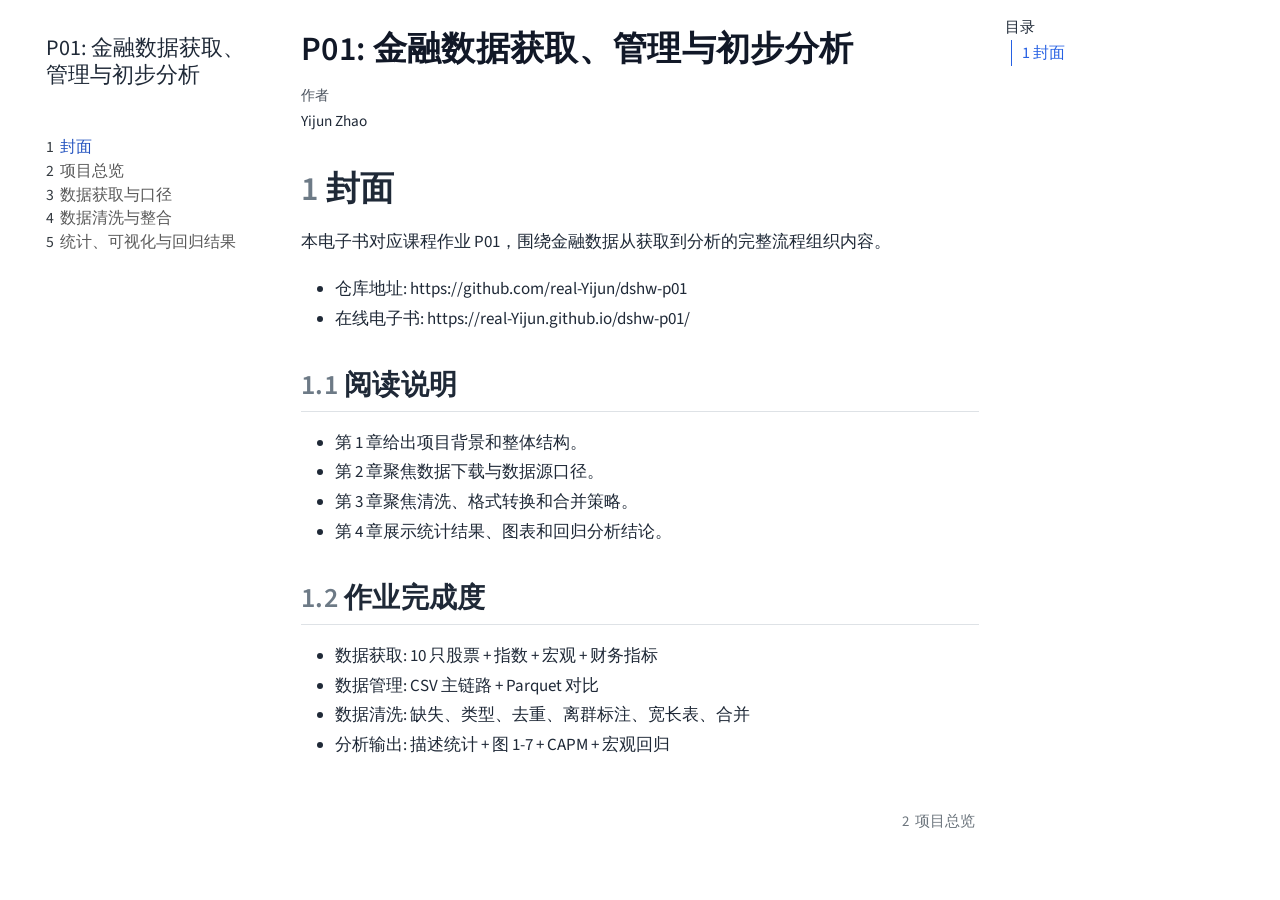
==== docs/index.html @ 4a246908 "fix: make custom scss compatible with quarto 1.9" ====
<!DOCTYPE html>
<html xmlns="http://www.w3.org/1999/xhtml" lang="zh-Hans" xml:lang="zh-Hans"><head>

<meta charset="utf-8">
<meta name="generator" content="quarto-1.9.36">

<meta name="viewport" content="width=device-width, initial-scale=1.0, user-scalable=yes">

<meta name="author" content="Yijun Zhao">

<title>P01: 金融数据获取、管理与初步分析</title>
<style>
/* Default styles provided by pandoc.
** See https://pandoc.org/MANUAL.html#variables-for-html for config info.
*/
code{white-space: pre-wrap;}
span.smallcaps{font-variant: small-caps;}
div.columns{display: flex; gap: min(4vw, 1.5em);}
div.column{flex: auto; overflow-x: auto;}
div.hanging-indent{margin-left: 1.5em; text-indent: -1.5em;}
ul.task-list{list-style: none;}
ul.task-list li input[type="checkbox"] {
  width: 0.8em;
  margin: 0 0.8em 0.2em -1em; /* quarto-specific, see https://github.com/quarto-dev/quarto-cli/issues/4556 */ 
  vertical-align: middle;
}
</style>


<script src="site_libs/quarto-nav/quarto-nav.js"></script>
<script src="site_libs/quarto-nav/headroom.min.js"></script>
<script src="site_libs/clipboard/clipboard.min.js"></script>
<script src="site_libs/quarto-search/autocomplete.umd.js"></script>
<script src="site_libs/quarto-search/fuse.min.js"></script>
<script src="site_libs/quarto-search/quarto-search.js"></script>
<meta name="quarto:offset" content="./">
<link href="./book/01-overview.html" rel="next">
<script src="site_libs/quarto-html/quarto.js" type="module"></script>
<script src="site_libs/quarto-html/tabsets/tabsets.js" type="module"></script>
<script src="site_libs/quarto-html/popper.min.js"></script>
<script src="site_libs/quarto-html/tippy.umd.min.js"></script>
<script src="site_libs/quarto-html/anchor.min.js"></script>
<link href="site_libs/quarto-html/tippy.css" rel="stylesheet">
<link href="site_libs/quarto-html/quarto-syntax-highlighting-845c23b38eaddc0f92fda52bfe77a8c8.css" rel="stylesheet" id="quarto-text-highlighting-styles">
<script src="site_libs/bootstrap/bootstrap.min.js"></script>
<link href="site_libs/bootstrap/bootstrap-icons.css" rel="stylesheet">
<link href="site_libs/bootstrap/bootstrap-aed48c3e7c4aaeac92af8b2b0620a823.min.css" rel="stylesheet" append-hash="true" id="quarto-bootstrap" data-mode="light">
<script id="quarto-search-options" type="application/json">{
  "location": "sidebar",
  "copy-button": false,
  "collapse-after": 3,
  "panel-placement": "start",
  "type": "textbox",
  "limit": 50,
  "keyboard-shortcut": [
    "f",
    "/",
    "s"
  ],
  "show-item-context": false,
  "language": {
    "search-no-results-text": "没有结果",
    "search-matching-documents-text": "匹配的文档",
    "search-copy-link-title": "复制搜索链接",
    "search-hide-matches-text": "隐藏其它匹配结果",
    "search-more-match-text": "更多匹配结果",
    "search-more-matches-text": "更多匹配结果",
    "search-clear-button-title": "清除",
    "search-text-placeholder": "",
    "search-detached-cancel-button-title": "取消",
    "search-submit-button-title": "提交",
    "search-label": "搜索"
  }
}</script>


</head>

<body class="nav-sidebar floating quarto-light">

<div id="quarto-search-results"></div>
  <header id="quarto-header" class="headroom fixed-top">
  <nav class="quarto-secondary-nav">
    <div class="container-fluid d-flex">
      <button type="button" class="quarto-btn-toggle btn" data-bs-toggle="collapse" role="button" data-bs-target=".quarto-sidebar-collapse-item" aria-controls="quarto-sidebar" aria-expanded="false" aria-label="展开或折叠侧边栏导航" onclick="if (window.quartoToggleHeadroom) { window.quartoToggleHeadroom(); }">
        <i class="bi bi-layout-text-sidebar-reverse"></i>
      </button>
        <nav class="quarto-page-breadcrumbs" aria-label="breadcrumb"><ol class="breadcrumb"><li class="breadcrumb-item"><a href="./index.html"><span class="chapter-number">1</span>&nbsp; <span class="chapter-title">封面</span></a></li></ol></nav>
        <a class="flex-grow-1" role="navigation" data-bs-toggle="collapse" data-bs-target=".quarto-sidebar-collapse-item" aria-controls="quarto-sidebar" aria-expanded="false" aria-label="展开或折叠侧边栏导航" onclick="if (window.quartoToggleHeadroom) { window.quartoToggleHeadroom(); }">      
        </a>
      <button type="button" class="btn quarto-search-button" aria-label="搜索" onclick="window.quartoOpenSearch();">
        <i class="bi bi-search"></i>
      </button>
    </div>
  </nav>
</header>
<!-- content -->
<div id="quarto-content" class="quarto-container page-columns page-rows-contents page-layout-article">
<!-- sidebar -->
  <nav id="quarto-sidebar" class="sidebar collapse collapse-horizontal quarto-sidebar-collapse-item sidebar-navigation floating overflow-auto">
    <div class="pt-lg-2 mt-2 text-left sidebar-header">
    <div class="sidebar-title mb-0 py-0">
      <a href="./">P01: 金融数据获取、管理与初步分析</a> 
        <div class="sidebar-tools-main">
    <a href="https://github.com/real-Yijun/dshw-p01" title="源代码" class="quarto-navigation-tool px-1" aria-label="源代码"><i class="bi bi-github"></i></a>
</div>
    </div>
      </div>
        <div class="mt-2 flex-shrink-0 align-items-center">
        <div class="sidebar-search">
        <div id="quarto-search" class="" title="搜索"></div>
        </div>
        </div>
    <div class="sidebar-menu-container"> 
    <ul class="list-unstyled mt-1">
        <li class="sidebar-item">
  <div class="sidebar-item-container"> 
  <a href="./index.html" class="sidebar-item-text sidebar-link active">
 <span class="menu-text"><span class="chapter-number">1</span>&nbsp; <span class="chapter-title">封面</span></span></a>
  </div>
</li>
        <li class="sidebar-item">
  <div class="sidebar-item-container"> 
  <a href="./book/01-overview.html" class="sidebar-item-text sidebar-link">
 <span class="menu-text"><span class="chapter-number">2</span>&nbsp; <span class="chapter-title">项目总览</span></span></a>
  </div>
</li>
        <li class="sidebar-item">
  <div class="sidebar-item-container"> 
  <a href="./book/02-download.html" class="sidebar-item-text sidebar-link">
 <span class="menu-text"><span class="chapter-number">3</span>&nbsp; <span class="chapter-title">数据获取与口径</span></span></a>
  </div>
</li>
        <li class="sidebar-item">
  <div class="sidebar-item-container"> 
  <a href="./book/03-clean.html" class="sidebar-item-text sidebar-link">
 <span class="menu-text"><span class="chapter-number">4</span>&nbsp; <span class="chapter-title">数据清洗与整合</span></span></a>
  </div>
</li>
        <li class="sidebar-item">
  <div class="sidebar-item-container"> 
  <a href="./book/04-analysis.html" class="sidebar-item-text sidebar-link">
 <span class="menu-text"><span class="chapter-number">5</span>&nbsp; <span class="chapter-title">统计、可视化与回归结果</span></span></a>
  </div>
</li>
    </ul>
    </div>
</nav>
<div id="quarto-sidebar-glass" class="quarto-sidebar-collapse-item" data-bs-toggle="collapse" data-bs-target=".quarto-sidebar-collapse-item"></div>
<!-- margin-sidebar -->
    <div id="quarto-margin-sidebar" class="sidebar margin-sidebar">
        <nav id="TOC" role="doc-toc" class="toc-active">
    <h2 id="toc-title">目录</h2>
   
  <ul>
  <li><a href="#封面" id="toc-封面" class="nav-link active" data-scroll-target="#封面"><span class="header-section-number">1</span> 封面</a>
  <ul class="collapse">
  <li><a href="#阅读说明" id="toc-阅读说明" class="nav-link" data-scroll-target="#阅读说明"><span class="header-section-number">1.1</span> 阅读说明</a></li>
  <li><a href="#作业完成度" id="toc-作业完成度" class="nav-link" data-scroll-target="#作业完成度"><span class="header-section-number">1.2</span> 作业完成度</a></li>
  </ul></li>
  </ul>
</nav>
    </div>
<!-- main -->
<main class="content" id="quarto-document-content">

<header id="title-block-header" class="quarto-title-block default">
<div class="quarto-title">
<h1 class="title">P01: 金融数据获取、管理与初步分析</h1>
</div>



<div class="quarto-title-meta">

    <div>
    <div class="quarto-title-meta-heading">作者</div>
    <div class="quarto-title-meta-contents">
             <p>Yijun Zhao </p>
          </div>
  </div>
    
  
    
  </div>
  


</header>


<section id="封面" class="level1" data-number="1">
<h1 data-number="1"><span class="header-section-number">1</span> 封面</h1>
<p>本电子书对应课程作业 P01，围绕金融数据从获取到分析的完整流程组织内容。</p>
<ul>
<li>仓库地址: https://github.com/real-Yijun/dshw-p01</li>
<li>在线电子书: https://real-Yijun.github.io/dshw-p01/</li>
</ul>
<section id="阅读说明" class="level2" data-number="1.1">
<h2 data-number="1.1" class="anchored" data-anchor-id="阅读说明"><span class="header-section-number">1.1</span> 阅读说明</h2>
<ul>
<li>第 1 章给出项目背景和整体结构。</li>
<li>第 2 章聚焦数据下载与数据源口径。</li>
<li>第 3 章聚焦清洗、格式转换和合并策略。</li>
<li>第 4 章展示统计结果、图表和回归分析结论。</li>
</ul>
</section>
<section id="作业完成度" class="level2" data-number="1.2">
<h2 data-number="1.2" class="anchored" data-anchor-id="作业完成度"><span class="header-section-number">1.2</span> 作业完成度</h2>
<ul>
<li>数据获取: 10 只股票 + 指数 + 宏观 + 财务指标</li>
<li>数据管理: CSV 主链路 + Parquet 对比</li>
<li>数据清洗: 缺失、类型、去重、离群标注、宽长表、合并</li>
<li>分析输出: 描述统计 + 图 1-7 + CAPM + 宏观回归</li>
</ul>


</section>
</section>

</main> <!-- /main -->
<script id="quarto-html-after-body" type="application/javascript">
  window.document.addEventListener("DOMContentLoaded", function (event) {
    const icon = "";
    const anchorJS = new window.AnchorJS();
    anchorJS.options = {
      placement: 'right',
      icon: icon
    };
    anchorJS.add('.anchored');
    const isCodeAnnotation = (el) => {
      for (const clz of el.classList) {
        if (clz.startsWith('code-annotation-')) {                     
          return true;
        }
      }
      return false;
    }
    const onCopySuccess = function(e) {
      // button target
      const button = e.trigger;
      // don't keep focus
      button.blur();
      // flash "checked"
      button.classList.add('code-copy-button-checked');
      var currentTitle = button.getAttribute("title");
      button.setAttribute("title", "已复制");
      let tooltip;
      if (window.bootstrap) {
        button.setAttribute("data-bs-toggle", "tooltip");
        button.setAttribute("data-bs-placement", "left");
        button.setAttribute("data-bs-title", "已复制");
        tooltip = new bootstrap.Tooltip(button, 
          { trigger: "manual", 
            customClass: "code-copy-button-tooltip",
            offset: [0, -8]});
        tooltip.show();    
      }
      setTimeout(function() {
        if (tooltip) {
          tooltip.hide();
          button.removeAttribute("data-bs-title");
          button.removeAttribute("data-bs-toggle");
          button.removeAttribute("data-bs-placement");
        }
        button.setAttribute("title", currentTitle);
        button.classList.remove('code-copy-button-checked');
      }, 1000);
      // clear code selection
      e.clearSelection();
    }
    const getTextToCopy = function(trigger) {
      const outerScaffold = trigger.parentElement.cloneNode(true);
      const codeEl = outerScaffold.querySelector('code');
      for (const childEl of codeEl.children) {
        if (isCodeAnnotation(childEl)) {
          childEl.remove();
        }
      }
      return codeEl.innerText;
    }
    const clipboard = new window.ClipboardJS('.code-copy-button:not([data-in-quarto-modal])', {
      text: getTextToCopy
    });
    clipboard.on('success', onCopySuccess);
    if (window.document.getElementById('quarto-embedded-source-code-modal')) {
      const clipboardModal = new window.ClipboardJS('.code-copy-button[data-in-quarto-modal]', {
        text: getTextToCopy,
        container: window.document.getElementById('quarto-embedded-source-code-modal')
      });
      clipboardModal.on('success', onCopySuccess);
    }
      var localhostRegex = new RegExp(/^(?:http|https):\/\/localhost\:?[0-9]*\//);
      var mailtoRegex = new RegExp(/^mailto:/);
        var filterRegex = new RegExp('/' + window.location.host + '/');
      var isInternal = (href) => {
          return filterRegex.test(href) || localhostRegex.test(href) || mailtoRegex.test(href);
      }
      // Inspect non-navigation links and adorn them if external
     var links = window.document.querySelectorAll('a[href]:not(.nav-link):not(.navbar-brand):not(.toc-action):not(.sidebar-link):not(.sidebar-item-toggle):not(.pagination-link):not(.no-external):not([aria-hidden]):not(.dropdown-item):not(.quarto-navigation-tool):not(.about-link)');
      for (var i=0; i<links.length; i++) {
        const link = links[i];
        if (!isInternal(link.href)) {
          // undo the damage that might have been done by quarto-nav.js in the case of
          // links that we want to consider external
          if (link.dataset.originalHref !== undefined) {
            link.href = link.dataset.originalHref;
          }
        }
      }
    function tippyHover(el, contentFn, onTriggerFn, onUntriggerFn) {
      const config = {
        allowHTML: true,
        maxWidth: 500,
        delay: 100,
        arrow: false,
        appendTo: function(el) {
            return el.parentElement;
        },
        interactive: true,
        interactiveBorder: 10,
        theme: 'quarto',
        placement: 'bottom-start',
      };
      if (contentFn) {
        config.content = contentFn;
      }
      if (onTriggerFn) {
        config.onTrigger = onTriggerFn;
      }
      if (onUntriggerFn) {
        config.onUntrigger = onUntriggerFn;
      }
      window.tippy(el, config); 
    }
    const noterefs = window.document.querySelectorAll('a[role="doc-noteref"]');
    for (var i=0; i<noterefs.length; i++) {
      const ref = noterefs[i];
      tippyHover(ref, function() {
        // use id or data attribute instead here
        let href = ref.getAttribute('data-footnote-href') || ref.getAttribute('href');
        try { href = new URL(href).hash; } catch {}
        const id = href.replace(/^#\/?/, "");
        const note = window.document.getElementById(id);
        if (note) {
          return note.innerHTML;
        } else {
          return "";
        }
      });
    }
    const xrefs = window.document.querySelectorAll('a.quarto-xref');
    const processXRef = (id, note) => {
      // Strip column container classes
      const stripColumnClz = (el) => {
        el.classList.remove("page-full", "page-columns");
        if (el.children) {
          for (const child of el.children) {
            stripColumnClz(child);
          }
        }
      }
      stripColumnClz(note)
      if (id === null || id.startsWith('sec-')) {
        // Special case sections, only their first couple elements
        const container = document.createElement("div");
        if (note.children && note.children.length > 2) {
          container.appendChild(note.children[0].cloneNode(true));
          for (let i = 1; i < note.children.length; i++) {
            const child = note.children[i];
            if (child.tagName === "P" && child.innerText === "") {
              continue;
            } else {
              container.appendChild(child.cloneNode(true));
              break;
            }
          }
          if (window.Quarto?.typesetMath) {
            window.Quarto.typesetMath(container);
          }
          return container.innerHTML
        } else {
          if (window.Quarto?.typesetMath) {
            window.Quarto.typesetMath(note);
          }
          return note.innerHTML;
        }
      } else {
        // Remove any anchor links if they are present
        const anchorLink = note.querySelector('a.anchorjs-link');
        if (anchorLink) {
          anchorLink.remove();
        }
        if (window.Quarto?.typesetMath) {
          window.Quarto.typesetMath(note);
        }
        if (note.classList.contains("callout")) {
          return note.outerHTML;
        } else {
          return note.innerHTML;
        }
      }
    }
    for (var i=0; i<xrefs.length; i++) {
      const xref = xrefs[i];
      tippyHover(xref, undefined, function(instance) {
        instance.disable();
        let url = xref.getAttribute('href');
        let hash = undefined; 
        if (url.startsWith('#')) {
          hash = url;
        } else {
          try { hash = new URL(url).hash; } catch {}
        }
        if (hash) {
          const id = hash.replace(/^#\/?/, "");
          const note = window.document.getElementById(id);
          if (note !== null) {
            try {
              const html = processXRef(id, note.cloneNode(true));
              instance.setContent(html);
            } finally {
              instance.enable();
              instance.show();
            }
          } else {
            // See if we can fetch this
            fetch(url.split('#')[0])
            .then(res => res.text())
            .then(html => {
              const parser = new DOMParser();
              const htmlDoc = parser.parseFromString(html, "text/html");
              const note = htmlDoc.getElementById(id);
              if (note !== null) {
                const html = processXRef(id, note);
                instance.setContent(html);
              } 
            }).finally(() => {
              instance.enable();
              instance.show();
            });
          }
        } else {
          // See if we can fetch a full url (with no hash to target)
          // This is a special case and we should probably do some content thinning / targeting
          fetch(url)
          .then(res => res.text())
          .then(html => {
            const parser = new DOMParser();
            const htmlDoc = parser.parseFromString(html, "text/html");
            const note = htmlDoc.querySelector('main.content');
            if (note !== null) {
              // This should only happen for chapter cross references
              // (since there is no id in the URL)
              // remove the first header
              if (note.children.length > 0 && note.children[0].tagName === "HEADER") {
                note.children[0].remove();
              }
              const html = processXRef(null, note);
              instance.setContent(html);
            } 
          }).finally(() => {
            instance.enable();
            instance.show();
          });
        }
      }, function(instance) {
      });
    }
        let selectedAnnoteEl;
        const selectorForAnnotation = ( cell, annotation) => {
          let cellAttr = 'data-code-cell="' + cell + '"';
          let lineAttr = 'data-code-annotation="' +  annotation + '"';
          const selector = 'span[' + cellAttr + '][' + lineAttr + ']';
          return selector;
        }
        const selectCodeLines = (annoteEl) => {
          const doc = window.document;
          const targetCell = annoteEl.getAttribute("data-target-cell");
          const targetAnnotation = annoteEl.getAttribute("data-target-annotation");
          const annoteSpan = window.document.querySelector(selectorForAnnotation(targetCell, targetAnnotation));
          const lines = annoteSpan.getAttribute("data-code-lines").split(",");
          const lineIds = lines.map((line) => {
            return targetCell + "-" + line;
          })
          let top = null;
          let height = null;
          let parent = null;
          if (lineIds.length > 0) {
              //compute the position of the single el (top and bottom and make a div)
              const el = window.document.getElementById(lineIds[0]);
              top = el.offsetTop;
              height = el.offsetHeight;
              parent = el.parentElement.parentElement;
            if (lineIds.length > 1) {
              const lastEl = window.document.getElementById(lineIds[lineIds.length - 1]);
              const bottom = lastEl.offsetTop + lastEl.offsetHeight;
              height = bottom - top;
            }
            if (top !== null && height !== null && parent !== null) {
              // cook up a div (if necessary) and position it 
              let div = window.document.getElementById("code-annotation-line-highlight");
              if (div === null) {
                div = window.document.createElement("div");
                div.setAttribute("id", "code-annotation-line-highlight");
                div.style.position = 'absolute';
                parent.appendChild(div);
              }
              div.style.top = top - 2 + "px";
              div.style.height = height + 4 + "px";
              div.style.left = 0;
              let gutterDiv = window.document.getElementById("code-annotation-line-highlight-gutter");
              if (gutterDiv === null) {
                gutterDiv = window.document.createElement("div");
                gutterDiv.setAttribute("id", "code-annotation-line-highlight-gutter");
                gutterDiv.style.position = 'absolute';
                const codeCell = window.document.getElementById(targetCell);
                const gutter = codeCell.querySelector('.code-annotation-gutter');
                gutter.appendChild(gutterDiv);
              }
              gutterDiv.style.top = top - 2 + "px";
              gutterDiv.style.height = height + 4 + "px";
            }
            selectedAnnoteEl = annoteEl;
          }
        };
        const unselectCodeLines = () => {
          const elementsIds = ["code-annotation-line-highlight", "code-annotation-line-highlight-gutter"];
          elementsIds.forEach((elId) => {
            const div = window.document.getElementById(elId);
            if (div) {
              div.remove();
            }
          });
          selectedAnnoteEl = undefined;
        };
          // Handle positioning of the toggle
      window.addEventListener(
        "resize",
        throttle(() => {
          elRect = undefined;
          if (selectedAnnoteEl) {
            selectCodeLines(selectedAnnoteEl);
          }
        }, 10)
      );
      function throttle(fn, ms) {
      let throttle = false;
      let timer;
        return (...args) => {
          if(!throttle) { // first call gets through
              fn.apply(this, args);
              throttle = true;
          } else { // all the others get throttled
              if(timer) clearTimeout(timer); // cancel #2
              timer = setTimeout(() => {
                fn.apply(this, args);
                timer = throttle = false;
              }, ms);
          }
        };
      }
        // Attach click handler to the DT
        const annoteDls = window.document.querySelectorAll('dt[data-target-cell]');
        for (const annoteDlNode of annoteDls) {
          annoteDlNode.addEventListener('click', (event) => {
            const clickedEl = event.target;
            if (clickedEl !== selectedAnnoteEl) {
              unselectCodeLines();
              const activeEl = window.document.querySelector('dt[data-target-cell].code-annotation-active');
              if (activeEl) {
                activeEl.classList.remove('code-annotation-active');
              }
              selectCodeLines(clickedEl);
              clickedEl.classList.add('code-annotation-active');
            } else {
              // Unselect the line
              unselectCodeLines();
              clickedEl.classList.remove('code-annotation-active');
            }
          });
        }
    const findCites = (el) => {
      const parentEl = el.parentElement;
      if (parentEl) {
        const cites = parentEl.dataset.cites;
        if (cites) {
          return {
            el,
            cites: cites.split(' ')
          };
        } else {
          return findCites(el.parentElement)
        }
      } else {
        return undefined;
      }
    };
    var bibliorefs = window.document.querySelectorAll('a[role="doc-biblioref"]');
    for (var i=0; i<bibliorefs.length; i++) {
      const ref = bibliorefs[i];
      const citeInfo = findCites(ref);
      if (citeInfo) {
        tippyHover(citeInfo.el, function() {
          var popup = window.document.createElement('div');
          citeInfo.cites.forEach(function(cite) {
            var citeDiv = window.document.createElement('div');
            citeDiv.classList.add('hanging-indent');
            citeDiv.classList.add('csl-entry');
            var biblioDiv = window.document.getElementById('ref-' + cite);
            if (biblioDiv) {
              citeDiv.innerHTML = biblioDiv.innerHTML;
            }
            popup.appendChild(citeDiv);
          });
          return popup.innerHTML;
        });
      }
    }
  });
  </script>
<nav class="page-navigation">
  <div class="nav-page nav-page-previous">
  </div>
  <div class="nav-page nav-page-next">
      <a href="./book/01-overview.html" class="pagination-link" aria-label="项目总览">
        <span class="nav-page-text"><span class="chapter-number">2</span>&nbsp; <span class="chapter-title">项目总览</span></span> <i class="bi bi-arrow-right-short"></i>
      </a>
  </div>
</nav>
</div> <!-- /content -->




</body></html>
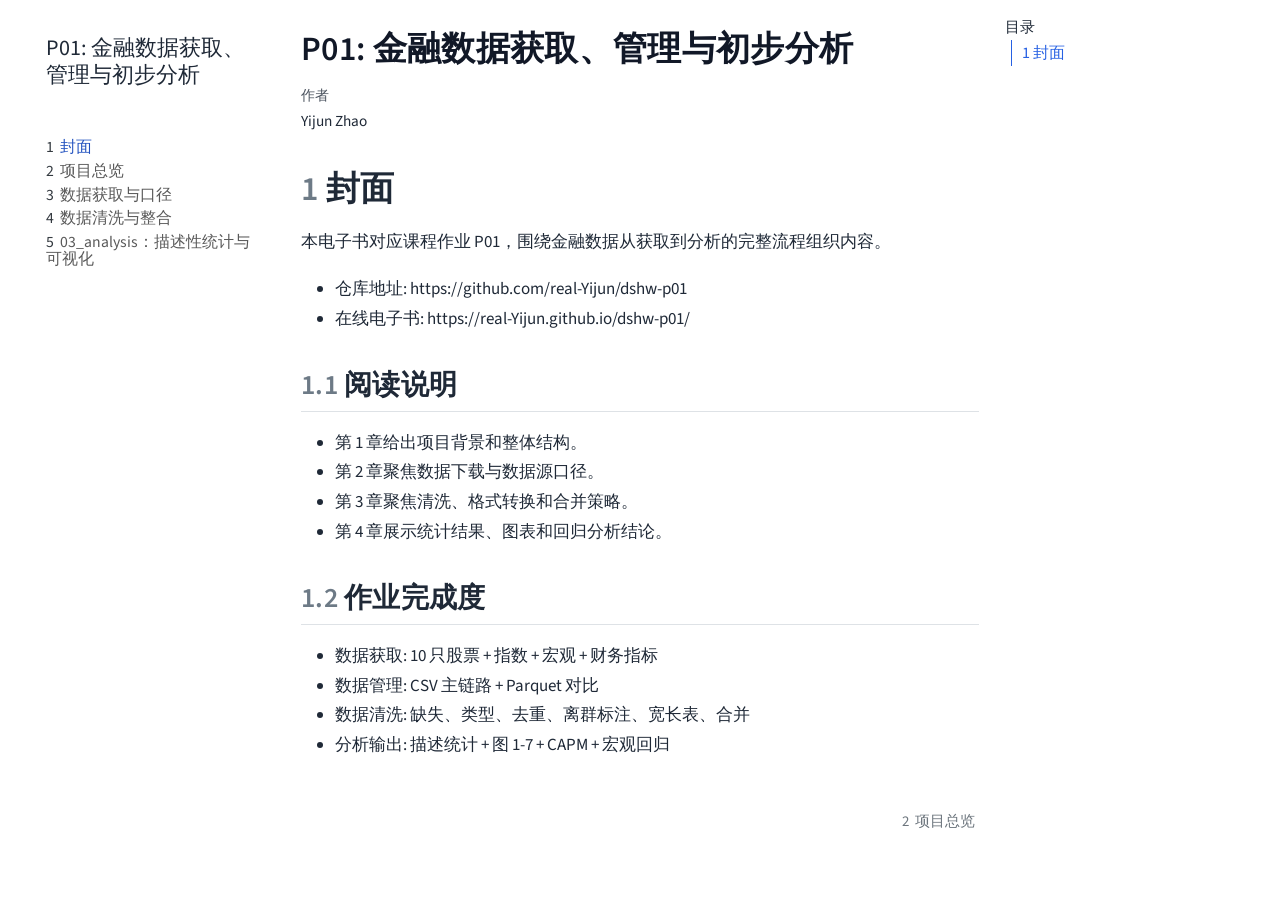
==== commit 58d973f4: "feat: use full analysis notebook as book chapter" ====
--- a/docs/index.html
+++ b/docs/index.html
@@ -139,8 +139,8 @@
 </li>
         <li class="sidebar-item">
   <div class="sidebar-item-container"> 
-  <a href="./book/04-analysis.html" class="sidebar-item-text sidebar-link">
- <span class="menu-text"><span class="chapter-number">5</span>&nbsp; <span class="chapter-title">统计、可视化与回归结果</span></span></a>
+  <a href="./03_analysis.html" class="sidebar-item-text sidebar-link">
+ <span class="menu-text"><span class="chapter-number">5</span>&nbsp; <span class="chapter-title">03_analysis：描述性统计与可视化</span></span></a>
   </div>
 </li>
     </ul>
